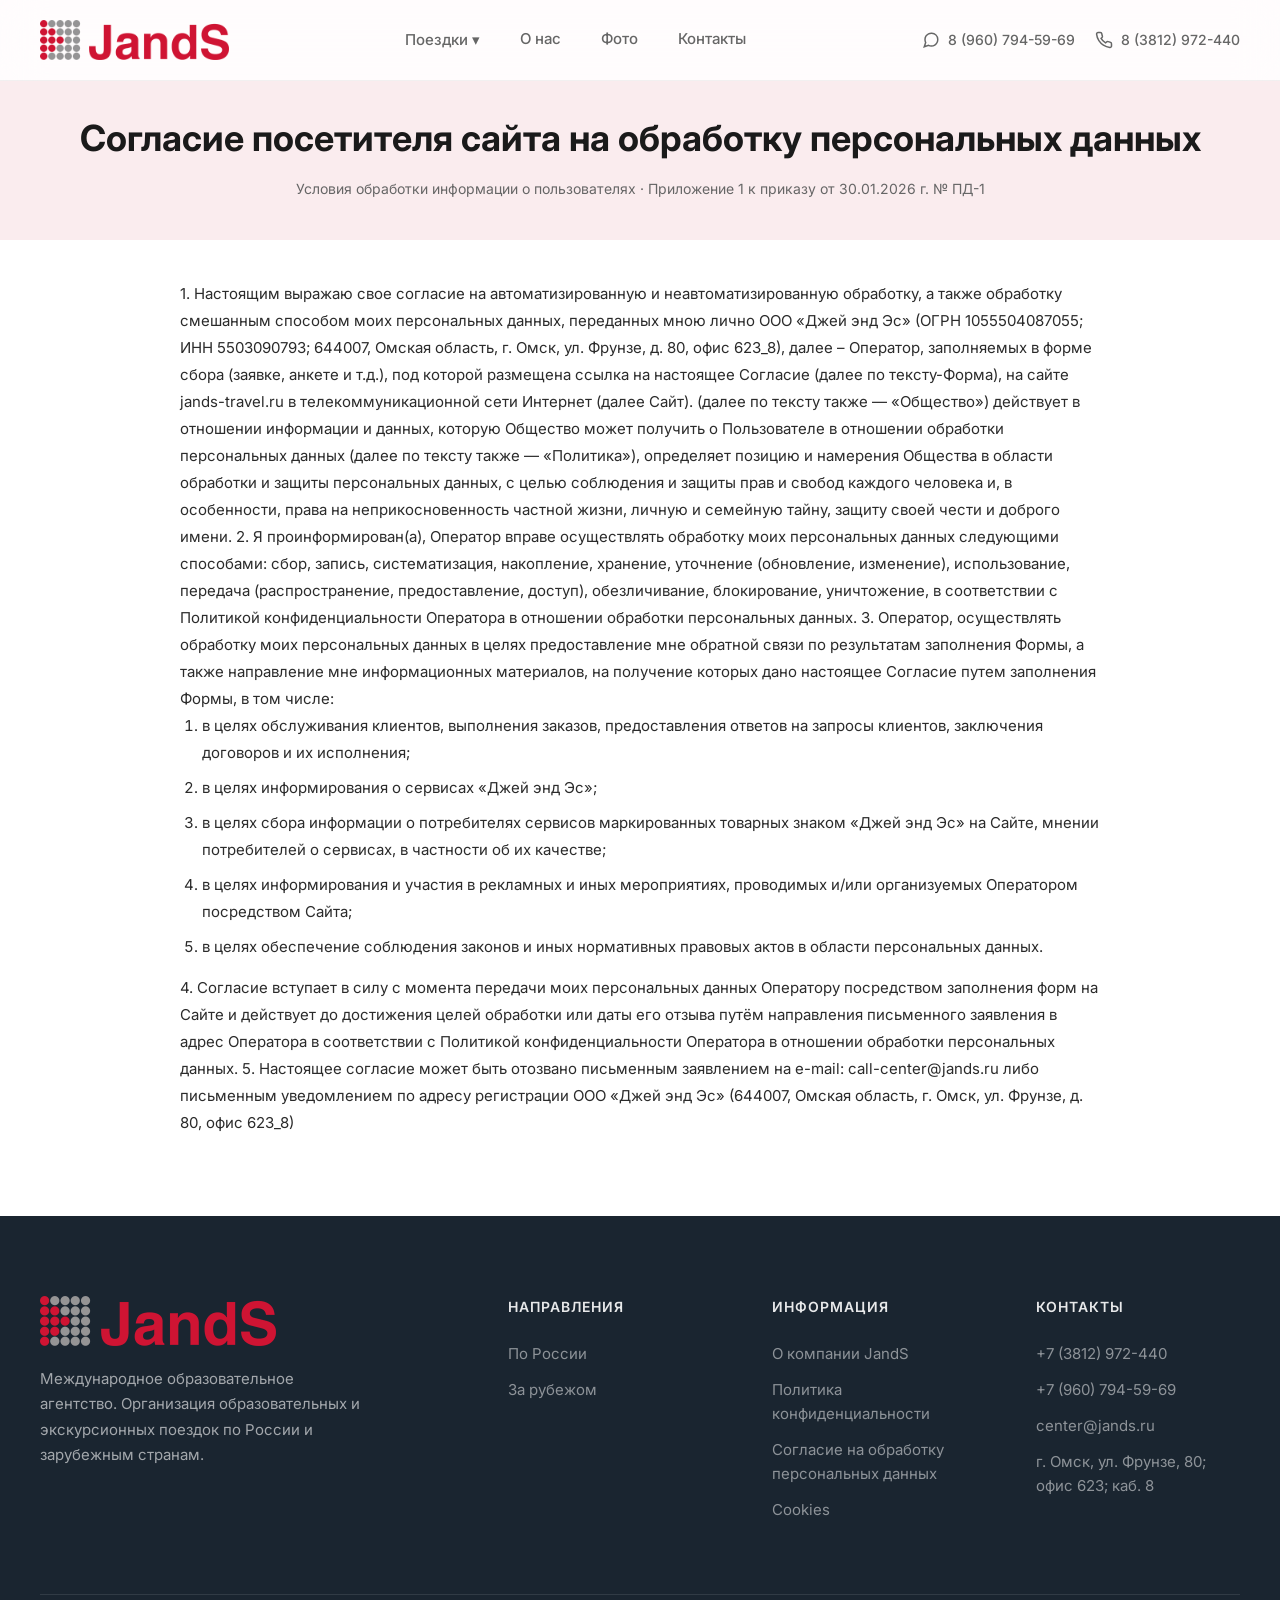
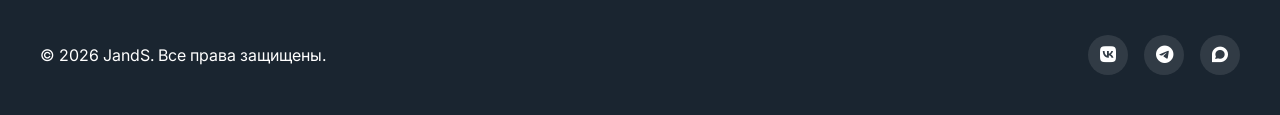
==== consent.html @ 411abda4 "Rename consent to consent.html" ====
<!DOCTYPE html>
<html lang="ru">
<head>
    <meta charset="UTF-8">
    <meta name="viewport" content="width=device-width, initial-scale=1.0">
    <title>Политика конфиденциальности — JandS</title>
    <meta name="description" content="Политика конфиденциальности (условия обработки информации о пользователях) ООО «Джей энд Эс»">
    <link rel="preconnect" href="https://fonts.googleapis.com">
    <link rel="preconnect" href="https://fonts.gstatic.com" crossorigin>
    <link href="https://fonts.googleapis.com/css2?family=Inter:wght@300;400;500;600;700&display=swap" rel="stylesheet">
    <link rel="stylesheet" href="css/styles.css">
    <link rel="stylesheet" href="https://cdnjs.cloudflare.com/ajax/libs/font-awesome/6.5.1/css/all.min.css">
</head>
<body>

<header>
    <div class="header-inner">
        <!-- Логотип -->
        <a href="index.html" class="logo">
            <img src="images/logo-moa.png" alt="JandS Logo" class="logo-img">
        </a>

        <!-- Основное меню (видимо только на ПК) -->
        <nav id="main-nav" class="desktop-nav">
            <div class="dropdown">
                <a href="index.html#programs" class="dropdown-toggle">Поездки ▾</a>
                <div class="dropdown-menu">
                    <a href="index.html#russia">По России</a>
                    <a href="index.html#abroad">За рубеж</a>
                </div>
            </div>
            <a href="index.html#about">О нас</a>
            <a href="index.html#gallery">Фото</a>
            <a href="index.html#footer">Контакты</a>
        </nav>

        <!-- Правая часть: Телефоны + Бургер -->
        <div class="header-actions">
            <div class="phone-links">
                <a href="https://max.ru/u/f9LHodD0cOLJr9gKtMShBZuas1bvFodrhYaRHnI1CAOMtPouTnkn40tb8WU" target="_blank" class="phone-item">
                    <svg viewBox="0 0 24 24" fill="none" stroke="currentColor" stroke-width="2"><path d="M21 11.5a8.38 8.38 0 0 1-.9 3.8 8.5 8.5 0 0 1-7.6 4.7 8.38 8.38 0 0 1-3.8-.9L3 21l1.9-5.7a8.38 8.38 0 0 1-.9-3.8 8.5 8.5 0 0 1 4.7-7.6 8.38 8.38 0 0 1 3.8-.9h.5a8.48 8.48 0 0 1 8 8v.5z"/></svg>
                    <span>8 (960) 794-59-69</span>
                </a>
                <a href="tel:+73812972440" class="phone-item">
                    <svg viewBox="0 0 24 24" fill="none" stroke="currentColor" stroke-width="2"><path d="M22 16.92v3a2 2 0 0 1-2.18 2 19.79 19.79 0 0 1-8.63-3.07 19.5 19.5 0 0 1-6-6 19.79 19.79 0 0 1-3.07-8.67A2 2 0 0 1 4.11 2h3a2 2 0 0 1 2 1.72 12.84 12.84 0 0 0 .7 2.81 2 2 0 0 1-.45 2.11L8.09 9.91a16 16 0 0 0 6 6l1.27-1.27a2 2 0 0 1 2.11-.45 12.84 12.84 0 0 0 2.81.7A2 2 0 0 1 22 16.92z"/></svg>
                    <span>8 (3812) 972-440</span>
                </a>
            </div>

            <!-- Кнопка Бургер -->
            <button class="mobile-menu-btn" id="mobileMenuBtn" aria-label="Меню">
                <svg width="24" height="24" viewBox="0 0 24 24" fill="none" stroke="currentColor" stroke-width="2" stroke-linecap="round" stroke-linejoin="round"><line x1="3" y1="12" x2="21" y2="12"></line><line x1="3" y1="6" x2="21" y2="6"></line><line x1="3" y1="18" x2="21" y2="18"></line></svg>
            </button>
        </div>
    </div>

    <!-- ВЫПАДАЮЩЕЕ МОБИЛЬНОЕ МЕНЮ -->
    <div class="mobile-dropdown" id="mobileDropdown">
        <nav class="mobile-nav-list">
            <a href="index.html#russia">По России</a>
            <a href="index.html#abroad">За рубеж</a>
            <a href="index.html#about">О нас</a>
            <a href="index.html#gallery">Фото</a>
            <a href="index.html#footer">Контакты</a>
        </nav>
        <div class="mobile-phones-list">
            <a href="https://max.ru/u/f9LHodD0cOLJr9gKtMShBZuas1bvFodrhYaRHnI1CAOMtPouTnkn40tb8WU" target="_blank">8 (960) 794-59-69</a>
            <a href="tel:+73812972440">8 (3812) 972-440</a>
        </div>
    </div>
</header>

<!-- Заголовок страницы -->
<section class="legal-hero">
    <h1>Согласие посетителя сайта на обработку персональных данных</h1>
    <p>Условия обработки информации о пользователях · Приложение 1 к приказу от 30.01.2026 г. № ПД-1</p>
</section>

<main class="legal-wrap">

1.  Настоящим выражаю свое согласие на автоматизированную и неавтоматизированную обработку, а также обработку смешанным способом моих персональных данных, переданных мною лично ООО «Джей энд Эс» (ОГРН 1055504087055; ИНН 5503090793; 644007, Омская область, г. Омск, ул. Фрунзе, д. 80, офис 623_8), далее – Оператор, заполняемых в форме сбора (заявке, анкете и т.д.), под которой размещена ссылка на настоящее Согласие (далее по тексту-Форма), на сайте jands-travel.ru в телекоммуникационной сети Интернет (далее Сайт). (далее по тексту также — «Общество») действует в отношении информации и данных, которую Общество может получить о Пользователе в отношении обработки персональных данных (далее по тексту также — «Политика»), определяет позицию и намерения Общества в области обработки и защиты персональных данных, с целью соблюдения и защиты прав и свобод каждого человека и, в особенности, права на неприкосновенность частной жизни, личную и семейную тайну, защиту своей чести и доброго имени.</li>
2.	Я проинформирован(а), Оператор вправе осуществлять обработку моих персональных данных следующими способами: сбор, запись, систематизация, накопление, хранение, уточнение (обновление, изменение), использование, передача (распространение, предоставление, доступ), обезличивание, блокирование, уничтожение, в соответствии с Политикой конфиденциальности Оператора в отношении обработки персональных данных.
3.	Оператор, осуществлять обработку моих персональных данных в целях предоставление мне обратной связи по результатам заполнения Формы, а также направление мне информационных материалов, на получение которых дано настоящее Согласие путем заполнения Формы, в том числе:  
    <ol>
        <li>в целях обслуживания клиентов, выполнения заказов, предоставления ответов на запросы клиентов, заключения договоров и их исполнения;</li>
        <li>в целях информирования о сервисах «Джей энд Эс»;</li>
        <li>в целях сбора информации о потребителях сервисов маркированных товарных знаком «Джей энд Эс» на Сайте, мнении потребителей о сервисах, в частности об их качестве;</li>
        <li>в целях информирования и участия в рекламных и иных мероприятиях, проводимых и/или организуемых Оператором посредством Cайта;</li>
        <li>в целях обеспечение соблюдения законов и иных нормативных правовых актов в области персональных данных.</li>
    </ol>
4.	Согласие вступает в силу с момента передачи моих персональных данных Оператору посредством заполнения форм на Сайте и действует до достижения целей обработки или даты его отзыва путём направления письменного заявления в адрес Оператора в соответствии с Политикой конфиденциальности Оператора в отношении обработки персональных данных. 
5.	Настоящее согласие может быть отозвано письменным заявлением на e-mail: call-center@jands.ru либо письменным уведомлением по адресу регистрации ООО «Джей энд Эс» (644007, Омская область, г. Омск, ул. Фрунзе, д. 80, офис 623_8)

</main>

<footer id="footer">
    <div class="footer-inner">
        <div class="footer-grid">
            <div class="footer-brand">
                <a href="index.html" class="logo">
                    <img src="images/logo-moa.png" alt="JandS Logo" class="logo-img">
                </a>
                <p>Международное образовательное агентство. Организация образовательных и экскурсионных поездок по России и зарубежным странам.</p>
            </div>

            <div class="footer-col">
                <h4>Направления</h4>
                <a href="index.html#russia">По России</a>
                <a href="index.html#abroad">За рубежом</a>
            </div>

            <div class="footer-col">
                <h4>Информация</h4>
                <a href="https://jands.ru/company/about-us">О компании JandS</a>
                <a href="privacy-policy.html">Политика конфиденциальности</a>
                <a href="consent.html">Согласие на обработку персональных данных</a>
                <a href="cookies.html">Cookies</a>
            </div>

            <div class="footer-col">
                <h4>Контакты</h4>
                <a href="tel:+73812972440">+7 (3812) 972-440</a>
                <a href="tel:+79607945969">+7 (960) 794-59-69</a>
                <a href="mailto:center@jands.ru">center@jands.ru</a>
                <a href="#">г. Омск, ул. Фрунзе, 80; офис 623; каб. 8</a>
            </div>
        </div>

        <div class="footer-bottom">
            <span>© 2026 JandS. Все права защищены.</span>
            <div class="footer-social">
                <a href="https://vk.ru/jands_company" target="_blank" aria-label="VK"><i class="fa-brands fa-vk"></i></a>
                <a href="https://t.me/bsonlinejands" target="_blank" aria-label="Telegram"><i class="fa-brands fa-telegram"></i></a>
                <a href="https://max.ru/u/f9LHodD0cOLJr9gKtMShBZuas1bvFodrhYaRHnI1CAOMtPouTnkn40tb8WU" target="_blank" aria-label="Max"><i class="fa-brands fa-discourse"></i></a>
            </div>
        </div>
    </div>
</footer>

<script src="js/main.js"></script>

</body>
</html>
---- css/styles.css ----
:root {
    --primary: #ce1531;
    --primary-dark: #a81028;
    --gray: #c8c8c8;
    --gray-light: #f5f5f5;
    --gray-medium: #e0e0e0;
    --text: #1a1a1a;
    --text-secondary: #666666;
    --white: #ffffff;
    --dark-blue: #1a2530;
    --transition: all 0.3s cubic-bezier(0.4, 0, 0.2, 1);
}

* {
    margin: 0;
    padding: 0;
    box-sizing: border-box;
}

html {
    scroll-behavior: smooth;
}

body {
    font-family: 'Inter', -apple-system, BlinkMacSystemFont, sans-serif;
    color: var(--text);
    background: var(--white);
    line-height: 1.6;
    overflow-x: hidden;
}

/* Header */
header {
    position: fixed;
    top: 0;
    left: 0;
    right: 0;
    z-index: 1000;
    background: rgba(255, 255, 255, 0.85);
    backdrop-filter: blur(20px);
    -webkit-backdrop-filter: blur(20px);
    border-bottom: 1px solid rgba(0,0,0,0.05);
    transition: var(--transition);
}

.header-inner {
    max-width: 1280px;
    margin: 0 auto;
    padding: 0 40px;
    height: 80px;
    display: flex;
    align-items: center;
    justify-content: space-between;
}

.logo-img {
    height: 40px;
    width: auto;
    display: block;
}

.header-inner .logo-img {
    height: 40px; 
}

.footer-brand .logo-img {
    height: 50px;
}

.logo {
    display: flex;
    align-items: center;
    gap: 12px;
    text-decoration: none;
    font-weight: 700;
    font-size: 22px;
    color: var(--text);
    letter-spacing: -0.5px;
}

.logo-icon {
    width: 36px;
    height: 36px;
    background: var(--primary);
    border-radius: 8px;
    display: flex;
    align-items: center;
    justify-content: center;
    color: white;
    font-size: 14px;
    font-weight: 700;
}

nav {
    display: flex;
    gap: 40px;
}

nav a {
    text-decoration: none;
    color: var(--text-secondary);
    font-weight: 500;
    font-size: 15px;
    transition: var(--transition);
    position: relative;
}

nav a::after {
    content: '';
    position: absolute;
    bottom: -4px;
    left: 0;
    width: 0;
    height: 2px;
    background: var(--primary);
    transition: var(--transition);
}

nav a:hover {
    color: var(--text);
}

nav a:hover::after {
    width: 100%;
}

.header-actions {
    display: flex;
    align-items: center;
    gap: 20px;
}

.header-actions a {
    display: flex;
    align-items: center;
    gap: 8px;
    text-decoration: none;
    color: var(--text-secondary);
    font-size: 14px;
    font-weight: 500;
    transition: var(--transition);
}

.header-actions a:hover {
    color: var(--primary);
}

.header-actions svg {
    width: 20px;
    height: 20px;
}

/* Hero */
.hero {
    position: relative;
    width: 100%;
    max-width: 100%;
    background-size: cover;
    background-position: center;
    background-repeat: no-repeat;
    min-height: 100vh;
    display: flex;
    align-items: center;
    justify-content: center;
    padding: 0 20px;
}

.hero-map-bg {
    position: absolute;
    inset: 0;
    background: url('../images/back-map.png') center center / cover no-repeat;
    z-index: 0;
}

.hero-overlay {
    position: absolute;
    inset: 0;
    z-index: 1; /* Должно быть меньше, чем у точек (100) */
    background: linear-gradient(90deg, 
        rgba(255,255,255,0.97) 0%, 
        rgba(255,255,255,0.92) 30%, 
        rgba(255,255,255,0.75) 45%, 
        rgba(255,255,255,0.4) 60%,
        transparent 75%);
    pointer-events: none; /* Важно: чтобы оверлей не перехватывал мышь */
}

.hero-content {
    position: relative;
    z-index: 2;
    max-width: 1280px;
    margin: 0 auto;
    padding: 140px 40px 100px;
    width: 100%;
}

.hero-inner {
    max-width: 520px;
}

.hero-tag {
    display: inline-block;
    padding: 8px 16px;
    background: rgba(206, 21, 49, 0.08);
    color: var(--primary);
    border-radius: 100px;
    font-size: 13px;
    font-weight: 600;
    letter-spacing: 0.5px;
    text-transform: uppercase;
    margin-bottom: 24px;
    opacity: 0;
    transform: translateY(20px);
    animation: fadeInUp 0.6s ease forwards;
}

.hero h1 {
    color: var(--dark-blue);
    font-size: 52px;
    line-height: 1.15;
    font-weight: 700;
    letter-spacing: -1.5px;
    margin-bottom: 24px;
    opacity: 0;
    transform: translateY(20px);
    animation: fadeInUp 0.6s ease 0.1s forwards;
}

.hero h1 span {
    color: var(--primary);
}

.hero p {
    font-size: 18px;
    color: var(--text-secondary);
    line-height: 1.7;
    margin-bottom: 40px;
    opacity: 0;
    transform: translateY(20px);
    animation: fadeInUp 0.6s ease 0.2s forwards;
}

.btn {
    display: inline-flex;
    align-items: center;
    gap: 10px;
    padding: 16px 32px;
    background: var(--primary);
    color: white;
    text-decoration: none;
    border-radius: 12px;
    font-weight: 600;
    font-size: 16px;
    border: none;
    cursor: pointer;
    transition: var(--transition);
    box-shadow: 0 4px 20px rgba(206, 21, 49, 0.25);
    opacity: 0;
    transform: translateY(20px);
    animation: fadeInUp 0.6s ease 0.3s forwards;
}

.btn:hover {
    background: var(--primary-dark);
    transform: translateY(-2px);
    box-shadow: 0 8px 30px rgba(206, 21, 49, 0.35);
}
.hero-mascot {
    display: none; 
}
/* Map Points */
.hero-points {
    position: absolute;
    inset: 0;
    z-index: 100; /* Поднимаем точки очень высоко */
    pointer-events: none; /* Пропускаем клики сквозь контейнер, но... */
}

.map-point {
    position: absolute;
    display: flex;
    align-items: center;
    gap: 8px;
    pointer-events: auto; /* ...возвращаем клики самим точкам */
    cursor: pointer;
    z-index: 101; /* Каждая точка тоже должна быть высокой */
    opacity: 0;
    animation: pointFadeIn 0.5s ease forwards;
}

.map-point:nth-child(1) { animation-delay: 0.3s; }
.map-point:nth-child(2) { animation-delay: 0.4s; }
.map-point:nth-child(3) { animation-delay: 0.5s; }
.map-point:nth-child(4) { animation-delay: 0.6s; }
.map-point:nth-child(5) { animation-delay: 0.7s; }
.map-point:nth-child(6) { animation-delay: 0.8s; }
.map-point:nth-child(7) { animation-delay: 0.9s; }
.map-point:nth-child(8) { animation-delay: 1.0s; }
.map-point:nth-child(9) { animation-delay: 1.1s; }

@keyframes pointFadeIn {
    to { opacity: 1; }
}

.map-dot {
    width: 10px;
    height: 10px;
    background: var(--primary);
    border-radius: 50%;
    flex-shrink: 0;
    box-shadow: 0 0 0 3px rgba(206, 21, 49, 0.15);
    transition: var(--transition);
}

.map-point:hover .map-dot {
    transform: scale(1.4);
    box-shadow: 0 0 0 5px rgba(206, 21, 49, 0.2);
}

.map-label {
    font-size: 13px;
    font-weight: 600;
    color: var(--text);
    white-space: nowrap;
    text-shadow: 0 1px 3px rgba(255,255,255,0.9);
}

/* Tooltip */
.map-tooltip {
    position: absolute;
    background: white;
    padding: 12px 16px;
    border-radius: 8px;
    box-shadow: 0 5px 20px rgba(0,0,0,0.15);
    font-size: 13px;
    z-index: 1000; /* Очень высокий индекс, чтобы был поверх всего */
    max-width: 220px;
    border: 1px solid #eee;
    
    /* Логика скрытия/показа */
    opacity: 0;
    transform: translateY(10px);
    transition: opacity 0.2s ease, transform 0.2s ease;
    
    /* Важно: чтобы сквозь тултип можно было кликать (если нужно) и он не блокировал события */
    pointer-events: none; 
}

/* Класс, который JS добавляет при наведении */
.map-tooltip.active {
    opacity: 1;
    transform: translateY(-45px); /* Сдвигаем чуть выше точки */
}

.map-tooltip h4 {
    font-size: 14px;
    margin: 0 0 4px;
    color: var(--primary);
    font-weight: 700;
    line-height: 1.2;
}

.map-tooltip p {
    color: var(--text-secondary);
    font-size: 12px;
    line-height: 1.4;
    margin: 0;
    white-space: pre-line; /* Чтобы перенос строки \n работал */
}

/* Section Common */
section {
    padding: 80px 40px;
    max-width: 1280px;
    margin: 0 auto;
}

.section-header {
    text-align: center;
    margin-bottom: 80px;
}

.section-header h2 {
    font-size: 40px;
    font-weight: 700;
    letter-spacing: -1px;
    margin-bottom: 16px;
}

.section-header p {
    color: var(--text-secondary);
    font-size: 18px;
    max-width: 600px;
    margin: 0 auto;
}

.region-title {
    font-size: 24px;
    font-weight: 800;
    text-transform: uppercase;
    letter-spacing: 2px;
    color: var(--primary);
    margin-bottom: 40px;
    display: flex;
    align-items: center;
    gap: 16px;
}

.region-title::after {
    content: '';
    flex: 1;
    height: 1px;
    background: var(--gray-medium);
    max-width: 200px;
}

/* Programs */
.programs-section {
    background: var(--gray-light);
}

.programs-grid {
    display: grid;
    grid-template-columns: repeat(auto-fit, minmax(380px, 1fr));
    gap: 30px;
    margin-bottom: 30px;
}

.program-card {
    background: white;
    border-radius: 20px;
    overflow: hidden;
    display: flex;
    flex-direction: column;
    transition: var(--transition);
    border: 1px solid transparent;
}

.program-card:hover {
    transform: translateY(-4px);
    box-shadow: 0 20px 60px rgba(0,0,0,0.08);
    border-color: var(--gray-medium);
}

.program-image {
    height: 220px;
    background-size: cover;
    background-position: center;
    position: relative;
}

.program-badge {
    position: absolute;
    top: 16px;
    left: 16px;
    background: var(--primary);
    color: white;
    padding: 6px 14px;
    border-radius: 100px;
    font-size: 12px;
    font-weight: 600;
}

.program-content {
    padding: 28px;
    flex: 1;
    display: flex;
    flex-direction: column;
}

.program-content h3 {
    font-size: 20px;
    font-weight: 600;
    margin-bottom: 16px;
    line-height: 1.3;
}

.program-meta {
    display: flex;
    flex-direction: column;
    gap: 10px;
    margin-bottom: 24px;
    flex: 1;
}

.program-meta-item {
    display: flex;
    align-items: center;
    gap: 10px;
    font-size: 14px;
    color: var(--text-secondary);
}

.program-meta-item svg {
    width: 16px;
    height: 16px;
    color: var(--primary);
    flex-shrink: 0;
}

.program-price {
    font-size: 20px;
    font-weight: 700;
    color: var(--text);
    margin-bottom: 16px;
}

.program-btn {
    width: 100%;
    padding: 14px;
    background: transparent;
    border: 2px solid var(--primary);
    color: var(--primary);
    border-radius: 10px;
    font-weight: 600;
    font-size: 15px;
    cursor: pointer;
    transition: var(--transition);
    text-align: center;
    text-decoration: none;
    display: block;
}

.program-btn:hover {
    background: var(--primary);
    color: white;
}


/* Footer */
footer {
    background: var(--dark-blue);
    color: white;
    padding: 80px 40px 40px;
}

.footer-inner {
    max-width: 1280px;
    margin: 0 auto;
}

.footer-grid {
    display: grid;
    grid-template-columns: 2fr 1fr 1fr 1fr;
    gap: 60px;
    margin-bottom: 60px;
}

.footer-brand {
    max-width: 320px;
}

.footer-brand .logo {
    color: white;
    margin-bottom: 20px;
}

.footer-brand p {
    color: rgba(255,255,255,0.6);
    font-size: 15px;
    line-height: 1.7;
}

.footer-col h4 {
    font-size: 14px;
    font-weight: 600;
    text-transform: uppercase;
    letter-spacing: 1px;
    margin-bottom: 24px;
    color: rgba(255,255,255,0.9);
}

.footer-col a {
    display: block;
    color: rgba(255,255,255,0.5);
    text-decoration: none;
    margin-bottom: 12px;
    font-size: 15px;
    transition: var(--transition);
}

.footer-col a:hover {
    color: white;
}

.footer-bottom {
    border-top: 1px solid rgba(255,255,255,0.1);
    padding-top: 40px;
    display: flex;
    justify-content: space-between;
    align-items: center;
    flex-wrap: wrap;
    gap: 20px;
}

.footer-bottom p {
    color: rgba(255,255,255,0.4);
    font-size: 14px;
}

.footer-social {
    display: flex;
    gap: 16px;
}

.footer-social a {
    width: 40px;
    height: 40px;
    border-radius: 50%;
    background: rgba(255,255,255,0.1);
    display: flex;
    align-items: center;      /* Центрирование по вертикали */
    justify-content: center;  /* Центрирование по горизонтали */
    transition: var(--transition);
    color: white;             /* Цвет иконки */
    font-size: 18px;          /* Размер иконки */
    text-decoration: none;
}

.footer-social a:hover {
    background: var(--primary);
    transform: translateY(-2px);
}

/* Animations */
@keyframes fadeInUp {
    to {
        opacity: 1;
        transform: translateY(0);
    }
}

.reveal {
    opacity: 0;
    transform: translateY(30px);
    transition: all 0.6s ease;
}

.reveal.active {
    opacity: 1;
    transform: translateY(0);
}

/* Responsive */
@media (max-width: 1024px) {
    .programs-grid {
        grid-template-columns: repeat(auto-fit, minmax(300px, 1fr));
    }
    
    .gallery-grid {
        grid-template-columns: repeat(3, 1fr);
    }
    
    .footer-grid {
        grid-template-columns: repeat(2, 1fr);
        gap: 40px;
    }
}

@media (max-width: 480px) {
    .gallery-grid {
        grid-template-columns: 1fr;
    }
    
    .hero h1 {
        font-size: 28px;
    }
    
    .btn {
        width: 100%;
        justify-content: center;
    }
}



/* Гарантируем видимость сетки программ */
.programs-grid {
    display: grid;
    grid-template-columns: repeat(auto-fit, minmax(300px, 1fr));
    gap: 30px;
    width: 100%;
    margin-bottom: 40px;
}
/* Исправление для reveal, если он скрывает контент */
.reveal {
    opacity: 1;
    visibility: visible;
    transform: none !important;
}



/* --- Новая горизонтальная галерея --- */


/* Gallery */
.gallery-grid {
    display: grid;
    grid-template-columns: repeat(4, 1fr);
    grid-auto-rows: 280px;
    gap: 16px;
}

.gallery-item {
    border-radius: 16px;
    overflow: hidden;
    position: relative;
    cursor: pointer;
}

.gallery-item img {
    width: 100%;
    height: 100%;
    object-fit: cover;
    transition: transform 0.6s cubic-bezier(0.4, 0, 0.2, 1);
}

.gallery-item:hover img {
    transform: scale(1.08);
}

.gallery-item.tall {
    grid-row: span 2;
}

.gallery-item.wide {
    grid-column: span 2;
}

.gallery-overlay {
    position: absolute;
    inset: 0;
    background: linear-gradient(to top, rgba(0,0,0,0.5), transparent);
    opacity: 0;
    transition: opacity 0.3s;
    display: flex;
    align-items: flex-end;
    padding: 24px;
}

.gallery-item:hover .gallery-overlay {
    opacity: 1;
}

.gallery-overlay span {
    color: white;
    font-weight: 600;
    font-size: 16px;
}

.gallery-scroll-wrapper {
    width: 100%;
    overflow-x: auto;
    overflow-y: hidden;
    padding: 20px 40px;
    cursor: grab;
    scroll-behavior: smooth;
    -webkit-overflow-scrolling: touch;
}

.gallery-scroll-wrapper:active {
    cursor: grabbing;
}

.gallery-scroll-wrapper::-webkit-scrollbar {
    height: 8px;
}

.gallery-scroll-wrapper::-webkit-scrollbar-track {
    background: #f1f1f1;
}

.gallery-scroll-wrapper::-webkit-scrollbar-thumb {
    background: #ccc;
    border-radius: 4px;
}

.gallery-scroll-wrapper::-webkit-scrollbar-thumb:hover {
    background: #aaa;
}

.gallery-track {
    display: flex;
    gap: 20px;
    width: max-content;
    margin: 0 auto;
}

.gallery-item {
    position: relative;
    border-radius: 16px;
    overflow: hidden;
    flex-shrink: 0;
    cursor: pointer;
    box-shadow: 0 4px 15px rgba(0,0,0,0.1);
    transition: transform 0.3s ease;
}

.gallery-item {
    width: 400px;
    height: 500px;
}

.gallery-item.wide {
    width: 600px;
}

.gallery-item.tall {
    height: 600px;
}

.gallery-item img {
    width: 100%;
    height: 100%;
    object-fit: cover;
    transition: transform 0.6s ease;
    display: block;
}

.gallery-item:hover img {
    transform: scale(1.05);
}

.gallery-overlay {
    position: absolute;
    inset: 0;
    background: linear-gradient(to top, rgba(0,0,0,0.7), transparent);
    opacity: 0;
    transition: opacity 0.3s ease;
    display: flex;
    align-items: flex-end;
    padding: 24px;
    pointer-events: none;
}

.gallery-item:hover .gallery-overlay {
    opacity: 1;
}

.gallery-overlay span {
    color: white;
    font-weight: 600;
    font-size: 18px;
    transform: translateY(10px);
    transition: transform 0.3s ease;
}

.gallery-item:hover .gallery-overlay span {
    transform: translateY(0);
}
/* --- Адаптив главного экрана для мобильных --- */
@media (max-width: 768px) {

   
    section {
        padding: 80px 10px;
    }
    
    .programs-grid {
        grid-template-columns: 1fr;
    }
    
    .gallery-grid {
        grid-template-columns: repeat(2, 1fr);
        grid-auto-rows: 200px;
    }
    
    .footer-grid {
        grid-template-columns: 1fr;
        gap: 30px;
    }
    
    .gallery-scroll-wrapper {
        padding: 20px;
    }
    .gallery-item {
        width: 280px;
        height: 350px;
    }
    .gallery-item.wide {
        width: 400px;
    }
    .gallery-item.tall {
        height: 400px;
    }
    /* 1. Скрываем точки на карте */
    .hero-points {
        display: none;
    }

    .hero-content {
        padding-top: 80px;
        padding-bottom: 20px;
        text-align: left;
    }

    .hero h1 {
        font-size: 32px;
        margin-bottom: 15px;
    }
    
    .section-header h2 {
        font-size: 24px;
    }

    .hero p {
        font-size: 16px;
        margin-bottom: 25px;
        padding: 0 10px;
    }

    .hero-mascot { 
        display: block;       
        width: 250px;         
        height: auto;         
        margin-top: 10px;     
        margin-left: auto;   
        margin-right: 10px;  
        position: relative;  
        z-index: 5; 
        pointer-events: none;
    }
    
    .hero {
        min-height: 100vh;
        overflow: visible;
    }
}



/* Действия в хедере (телефоны) */
.header-actions {
    display: flex;
    align-items: center;
    gap: 20px;
}

.phone-links {
    display: flex;
    gap: 20px;
    align-items: center;
}

.phone-item {
    display: flex;
    align-items: center;
    gap: 8px;
    text-decoration: none;
    color: var(--text-secondary);
    font-size: 14px;
    font-weight: 500;
    transition: color 0.3s;
}

.phone-item:hover {
    color: var(--primary);
}

.phone-item svg {
    width: 18px;
    height: 18px;
}

/* Кнопка бургера (скрыта на ПК) */
.mobile-menu-btn {
    display: none;
    background: none;
    border: none;
    cursor: pointer;
    padding: 5px;
    color: var(--text);
    z-index: 1001;
}

/* Выпадающее мобильное меню */
.mobile-dropdown {
    display: none; /* Скрыто по умолчанию */
    position: absolute;
    top: 100%;
    left: 0;
    width: 100%;
    background: white;
    border-top: 1px solid var(--gray-medium);
    box-shadow: 0 10px 20px rgba(0,0,0,0.05);
    padding: 20px;
    z-index: 999;
    flex-direction: column;
    gap: 20px;
}

.mobile-dropdown.active {
    display: flex;
    animation: slideDown 0.3s ease forwards;
}

@keyframes slideDown {
    from { opacity: 0; transform: translateY(-10px); }
    to { opacity: 1; transform: translateY(0); }
}

.mobile-nav-list {
    display: flex;
    flex-direction: column;
    gap: 15px;
}

.mobile-nav-list a {
    text-decoration: none;
    color: var(--text);
    font-size: 18px;
    font-weight: 600;
    padding: 5px 0;
    display: block;
}

.mobile-phones-list {
    display: flex;
    flex-direction: column;
    gap: 10px;
    padding-top: 15px;
    border-top: 1px solid var(--gray-light);
}

.mobile-phones-list a {
    text-decoration: none;
    color: var(--primary);
    font-size: 16px;
    font-weight: 700;
}

/* Dropdown меню для ПК (Поездки) */
.dropdown {
    position: relative;
    display: inline-block;
}

.dropdown-toggle {
    cursor: pointer;
}

.dropdown-menu {
    position: absolute;
    top: 100%;
    left: 0;
    background: white;
    min-width: 200px;
    box-shadow: 0 8px 20px rgba(0,0,0,0.1);
    border-radius: 12px;
    padding: 10px 0;
    opacity: 0;
    visibility: hidden;
    transform: translateY(10px);
    transition: all 0.3s ease;
    z-index: 1001;
    border: 1px solid var(--gray-medium);
}

.dropdown-menu a {
    display: block;
    padding: 10px 20px;
    color: var(--text-secondary);
    text-decoration: none;
    font-size: 14px;
}

.dropdown-menu a:hover {
    background: var(--gray-light);
    color: var(--primary);
}

.dropdown:hover .dropdown-menu {
    opacity: 1;
    visibility: visible;
    transform: translateY(0);
}

/* Мобильные устройства (до 900px) */
@media (max-width: 900px) {
    .header-inner {
        padding: 0 20px;
        height: 70px;
    }

    /* Скрываем обычное меню и тексты телефонов */
    .desktop-nav, 
    .phone-links span {
        display: none;
    }

    /* Показываем кнопку бургера */
    .mobile-menu-btn {
        display: block;
        margin-left: 15px;
    }

    /* Оставляем только иконки телефонов в хедере */
    .phone-links {
        gap: 15px;
    }
    
    .phone-item svg {
        width: 22px;
        height: 22px;
        stroke: var(--primary);
    }

    .logo-img {
        height: 15px;
    }
    
    /* Dropdown на мобильном становится частью списка */
    .dropdown-menu {
        position: static;
        box-shadow: none;
        border: none;
        padding-left: 20px;
        display: none;
        opacity: 1;
        visibility: visible;
        transform: none;
        background: #f9f9f9;
    }
    
    .dropdown:hover .dropdown-menu {
        display: block;
    }
}


/* ================= ABOUT SECTION ================= */
.about-section {
    background: white;
}

.about-grid {
    display: grid;
    grid-template-columns: 1fr 1.2fr;
    gap: 60px;
    align-items: center;
    margin-bottom: 60px;
}

.about-image img {
    width: 100%;
    border-radius: 20px;
    object-fit: cover;
}

.about-right {
    display: flex;
    flex-direction: column;
    gap: 30px;
}

.about-text h2 {
    font-size: 40px;
    font-weight: 700;
    letter-spacing: -1px;
    margin-bottom: 20px;
}

.about-text p {
    color: var(--text-secondary);
    font-size: 17px;
    line-height: 1.7;
}

/* Цифры на цветном фоне */
.stats-bar {
    background: var(--primary);
    border-radius: 20px;
    padding: 35px 30px;
    display: flex;
    justify-content: space-between;
    align-items: center;
    gap: 20px;
}

.stat-item {
    text-align: center;
    color: white;
}

.stat-number {
    font-size: 44px;
    font-weight: 700;
    line-height: 1;
    margin-bottom: 8px;
    letter-spacing: -2px;
}

.stat-label {
    font-size: 14px;
    opacity: 0.9;
    font-weight: 500;
}

/* Форма внизу, в две колонки */
.about-form-wrap {
    width: 100%;
    margin-top: 20px;
}

.about-form-grid {
    display: grid;
    grid-template-columns: 1fr 1fr;
    align-items: center;
}

.form-left {
    display: flex;
    flex-direction: column;
    gap: 25px;
    padding-right: 40px;
}

.form-intro {
    font-size: 17px;
    color: var(--text-secondary);
    line-height: 1.7;
    margin: 0;
}

.form-cta {
    display: inline-flex;
    align-items: center;
    gap: 12px;
    font-size: 24px;
    font-weight: 700;
    color: var(--primary);
    text-decoration: none;
    transition: var(--transition);
}

.form-cta:hover {
    gap: 18px;
    color: var(--primary-dark);
}

.form-cta svg {
    flex-shrink: 0;
    transition: transform 0.3s ease;
}

.form-cta:hover svg {
    transform: translateX(4px);
}

.about-form {
    background: var(--gray-light);
    padding: 40px;
    border-radius: 16px;
}

.about-form input[type="text"],
.about-form input[type="tel"],
.about-form input[type="email"] {
    width: 100%;
    padding: 14px 16px;
    border: 1px solid var(--gray-medium);
    border-radius: 10px;
    font-size: 15px;
    font-family: inherit;
    margin-bottom: 14px;
    background: white;
    transition: border-color 0.3s;
}

.about-form input:focus {
    outline: none;
    border-color: var(--primary);
}

.checkbox-label {
    display: flex;
    align-items: flex-start;
    gap: 10px;
    font-size: 13px;
    color: var(--text-secondary);
    margin-bottom: 20px;
    cursor: pointer;
    line-height: 1.5;
}

.checkbox-label input[type="checkbox"] {
    margin-top: 3px;
    accent-color: var(--primary);
    flex-shrink: 0;
}

.checkbox-label a {
    color: var(--primary);
    text-decoration: underline;
}

.form-btn {
    opacity: 1 !important;
    transform: none !important;
    animation: none !important;
    width: 100%;
    justify-content: center;
}

/* Адаптив для блока О нас */
@media (max-width: 900px) {
    .about-grid {
        grid-template-columns: 1fr;
        gap: 40px;
    }
    
    .about-image {
        max-width: 400px;
        margin: 0 auto;
    }
    
    .stats-bar {
        padding: 30px 20px;
    }
    
    .stat-number {
        font-size: 36px;
    }
    
    .stat-label {
        font-size: 13px;
    }
    
    .about-form-grid {
        grid-template-columns: 1fr;
        gap: 30px;
    }
    
    .form-cta {
        font-size: 20px;
    }
    
    .about-form {
        padding: 25px;
    }
}

@media (max-width: 480px) {
    .stats-bar {
        flex-direction: row;
        flex-wrap: wrap;
        justify-content: center;
        gap: 20px;
    }
    
    .stat-item {
        flex-basis: 45%;
    }
    
    .about-text h2 {
        font-size: 30px;
    }
}

/* ================= МОДАЛЬНОЕ ОКНО ================= */
.modal-overlay {
    position: fixed;
    inset: 0;
    background: rgba(0, 0, 0, 0.6);
    display: none;
    align-items: center;
    justify-content: center;
    z-index: 2000;
    padding: 20px;
}

.modal-overlay.active {
    display: flex;
    animation: fadeIn 0.25s ease;
}

@keyframes fadeIn {
    from { opacity: 0; }
    to { opacity: 1; }
}

.modal-box {
    background: white;
    border-radius: 20px;
    padding: 40px;
    max-width: 480px;
    width: 100%;
    position: relative;
    animation: slideUp 0.3s ease;
}

@keyframes slideUp {
    from { transform: translateY(30px); opacity: 0; }
    to { transform: translateY(0); opacity: 1; }
}

.modal-close {
    position: absolute;
    top: 15px;
    right: 20px;
    background: none;
    border: none;
    font-size: 32px;
    line-height: 1;
    color: var(--text-secondary);
    cursor: pointer;
    transition: color 0.3s;
}

.modal-close:hover {
    color: var(--primary);
}

.modal-box h3 {
    font-size: 24px;
    font-weight: 700;
    margin-bottom: 10px;
    color: var(--primary);
    padding-right: 30px;
}

.modal-subtitle {
    font-size: 15px;
    color: var(--text-secondary);
    line-height: 1.6;
    margin-bottom: 25px;
}

.modal-form {
    background: transparent !important;
    padding: 0 !important;
}

/* ================= ВЫБОР ДАТЫ В МОДАЛЬНОМ ОКНЕ ================= */
.date-select-block {
    margin-bottom: 20px;
}

.date-select-label {
    display: block;
    font-size: 14px;
    font-weight: 600;
    color: var(--text);
    margin-bottom: 8px;
}

.date-select {
    width: 100%;
    padding: 14px 16px;
    border: 1px solid var(--gray-medium);
    border-radius: 10px;
    font-size: 15px;
    font-family: inherit;
    background: white;
    color: var(--text);
    cursor: pointer;
    transition: border-color 0.3s;
    appearance: none;
    -webkit-appearance: none;
    background-image: url("data:image/svg+xml;charset=UTF-8,%3Csvg xmlns='http://www.w3.org/2000/svg' width='12' height='12' viewBox='0 0 24 24' fill='none' stroke='%23ce1531' stroke-width='2' stroke-linecap='round' stroke-linejoin='round'%3E%3Cpolyline points='6 9 12 15 18 9'%3E%3C/polyline%3E%3C/svg%3E");
    background-repeat: no-repeat;
    background-position: right 16px center;
}

.date-select:focus {
    outline: none;
    border-color: var(--primary);
}


        /* Стили только для текстовых юридических страниц */
        .legal-hero {
            background: #faecee;
            padding: 60px 20px 40px;
            text-align: center;
        }
        .legal-hero h1 { font-size: 36px; margin-top: 50px; margin-bottom: 10px; }
        .legal-hero p { color: #666; font-size: 14px; }
        .legal-wrap {
            max-width: 960px;
            margin: 0 auto;
            padding: 40px 20px 80px;
            font-size: 15px;
            line-height: 1.8;
            color: #2b2b2b;
        }
        .legal-wrap h2 {
            font-size: 22px;
            margin: 40px 0 16px;
            padding-top: 24px;
            border-top: 1px solid #eee;
        }
        .legal-wrap h3 { font-size: 17px; margin: 28px 0 12px; }
        .legal-wrap p { margin-bottom: 14px; }
        .legal-wrap ul, .legal-wrap ol { margin: 0 0 14px 22px; }
        .legal-wrap li { margin-bottom: 8px; }
        .legal-wrap table {
            width: 100%; border-collapse: collapse; margin: 16px 0 28px; font-size: 14px;
        }
        .legal-wrap th, .legal-wrap td {
            border: 1px solid #ddd; padding: 10px 12px; vertical-align: top; text-align: left;
        }
        .legal-wrap th { background: #faecee; }
        .legal-wrap td ul { margin: 0 0 0 16px; }
        .legal-toc {
            background: #fafafa; border: 1px solid #eee; border-radius: 12px;
            padding: 20px 24px; margin: 24px 0;
        }
        .legal-toc a { color: #d1223e; text-decoration: none; }
        .legal-toc a:hover { text-decoration: underline; }
        .legal-note {
            background: #faecee; border-radius: 12px; padding: 16px 20px;
            font-size: 14px; margin: 24px 0;
        }
        @media (max-width: 768px) {
            .legal-hero h1 { font-size: 26px; }
            .legal-wrap { font-size: 14px; }
            .legal-wrap table { font-size: 12px; }
        }
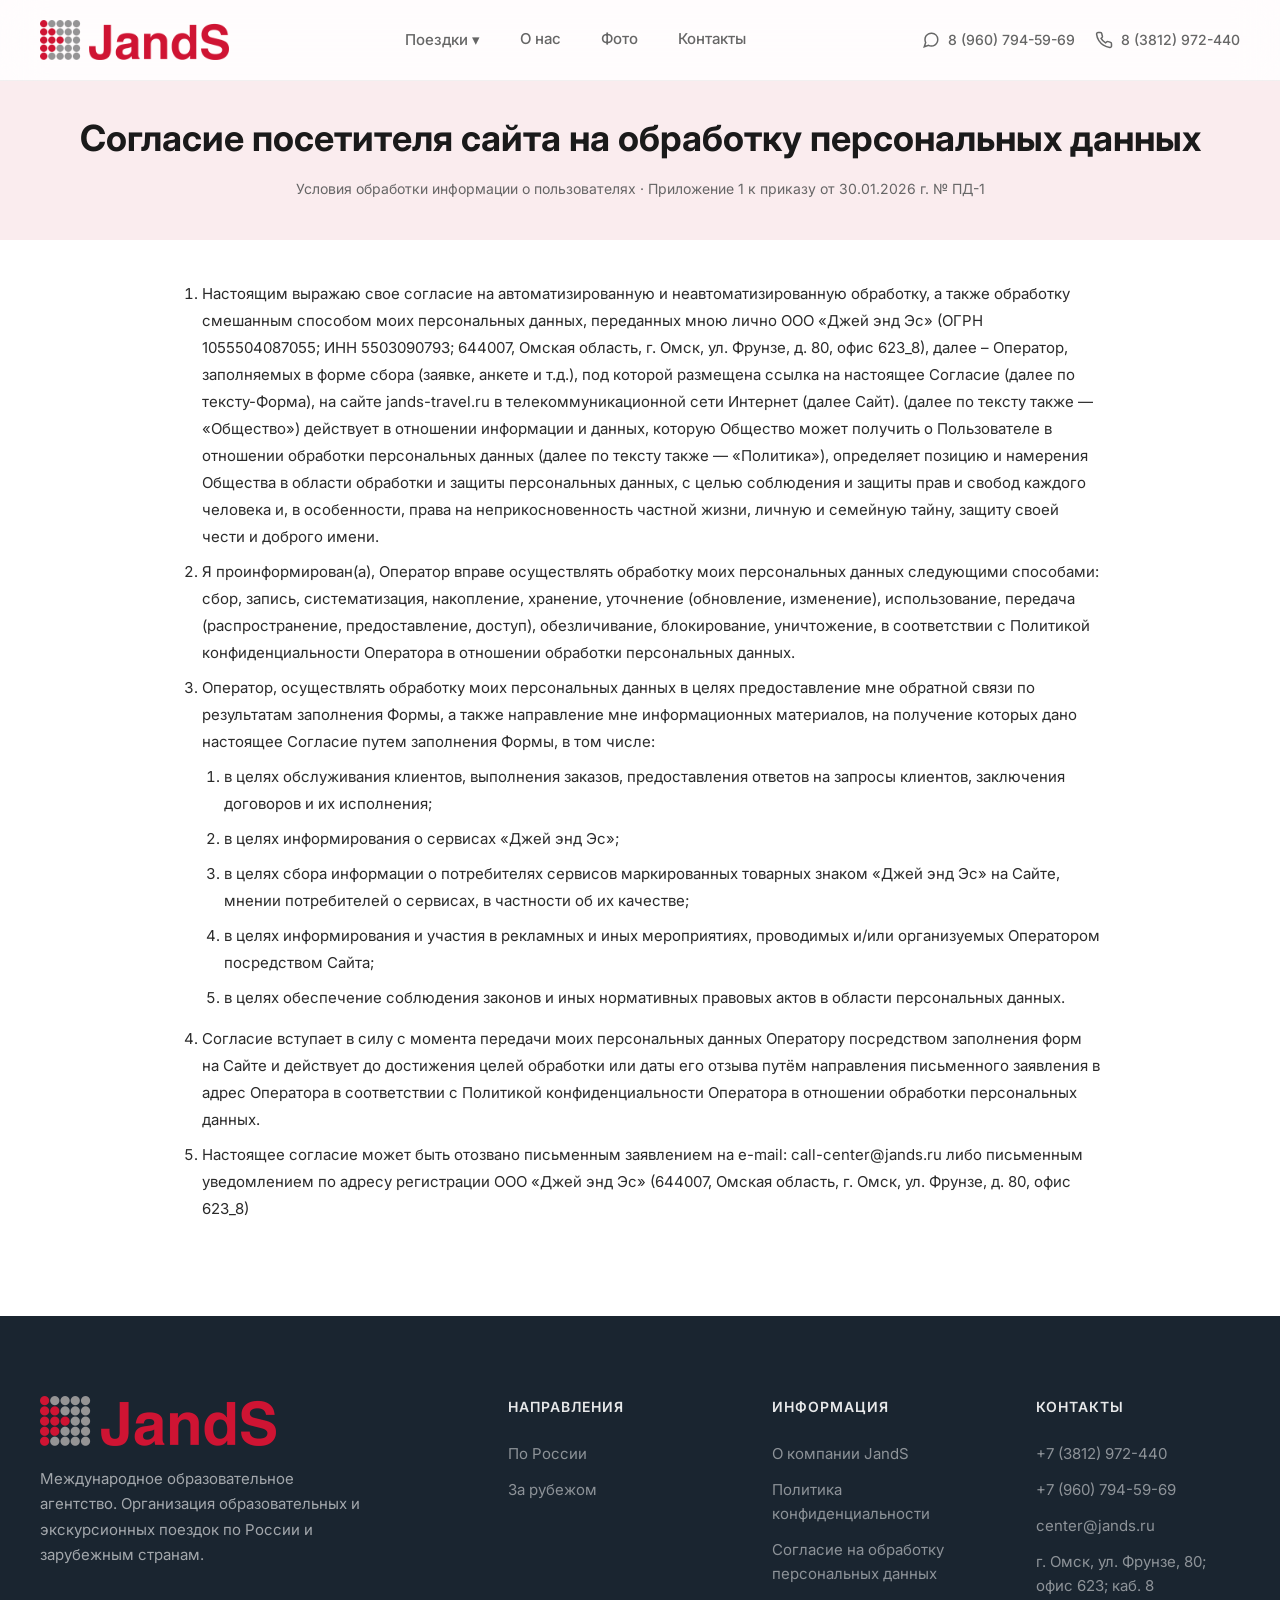
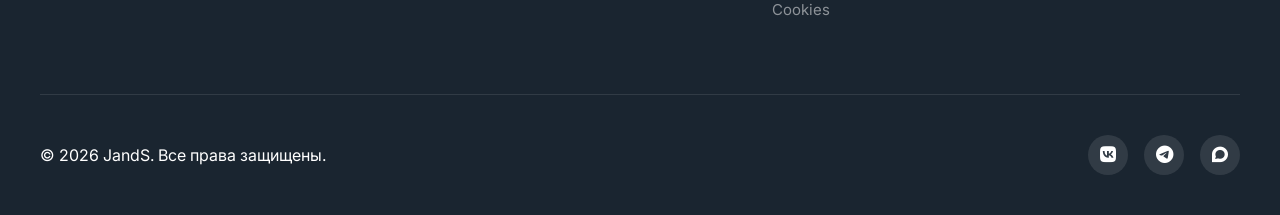
==== commit e5730b49: "Update consent.html" ====
--- a/consent.html
+++ b/consent.html
@@ -3,8 +3,8 @@
 <head>
     <meta charset="UTF-8">
     <meta name="viewport" content="width=device-width, initial-scale=1.0">
-    <title>Политика конфиденциальности — JandS</title>
-    <meta name="description" content="Политика конфиденциальности (условия обработки информации о пользователях) ООО «Джей энд Эс»">
+    <title>Согласие на обработку персональных данных — JandS</title>
+    <meta name="description" content="Согласие на обработку персональных данных ООО «Джей энд Эс»">
     <link rel="preconnect" href="https://fonts.googleapis.com">
     <link rel="preconnect" href="https://fonts.gstatic.com" crossorigin>
     <link href="https://fonts.googleapis.com/css2?family=Inter:wght@300;400;500;600;700&display=swap" rel="stylesheet">
@@ -78,9 +78,10 @@
 
 <main class="legal-wrap">
 
-1.  Настоящим выражаю свое согласие на автоматизированную и неавтоматизированную обработку, а также обработку смешанным способом моих персональных данных, переданных мною лично ООО «Джей энд Эс» (ОГРН 1055504087055; ИНН 5503090793; 644007, Омская область, г. Омск, ул. Фрунзе, д. 80, офис 623_8), далее – Оператор, заполняемых в форме сбора (заявке, анкете и т.д.), под которой размещена ссылка на настоящее Согласие (далее по тексту-Форма), на сайте jands-travel.ru в телекоммуникационной сети Интернет (далее Сайт). (далее по тексту также — «Общество») действует в отношении информации и данных, которую Общество может получить о Пользователе в отношении обработки персональных данных (далее по тексту также — «Политика»), определяет позицию и намерения Общества в области обработки и защиты персональных данных, с целью соблюдения и защиты прав и свобод каждого человека и, в особенности, права на неприкосновенность частной жизни, личную и семейную тайну, защиту своей чести и доброго имени.</li>
-2.	Я проинформирован(а), Оператор вправе осуществлять обработку моих персональных данных следующими способами: сбор, запись, систематизация, накопление, хранение, уточнение (обновление, изменение), использование, передача (распространение, предоставление, доступ), обезличивание, блокирование, уничтожение, в соответствии с Политикой конфиденциальности Оператора в отношении обработки персональных данных.
-3.	Оператор, осуществлять обработку моих персональных данных в целях предоставление мне обратной связи по результатам заполнения Формы, а также направление мне информационных материалов, на получение которых дано настоящее Согласие путем заполнения Формы, в том числе:  
+<ol> 
+ <li> Настоящим выражаю свое согласие на автоматизированную и неавтоматизированную обработку, а также обработку смешанным способом моих персональных данных, переданных мною лично ООО «Джей энд Эс» (ОГРН 1055504087055; ИНН 5503090793; 644007, Омская область, г. Омск, ул. Фрунзе, д. 80, офис 623_8), далее – Оператор, заполняемых в форме сбора (заявке, анкете и т.д.), под которой размещена ссылка на настоящее Согласие (далее по тексту-Форма), на сайте jands-travel.ru в телекоммуникационной сети Интернет (далее Сайт). (далее по тексту также — «Общество») действует в отношении информации и данных, которую Общество может получить о Пользователе в отношении обработки персональных данных (далее по тексту также — «Политика»), определяет позицию и намерения Общества в области обработки и защиты персональных данных, с целью соблюдения и защиты прав и свобод каждого человека и, в особенности, права на неприкосновенность частной жизни, личную и семейную тайну, защиту своей чести и доброго имени.</li>
+ <li> Я проинформирован(а), Оператор вправе осуществлять обработку моих персональных данных следующими способами: сбор, запись, систематизация, накопление, хранение, уточнение (обновление, изменение), использование, передача (распространение, предоставление, доступ), обезличивание, блокирование, уничтожение, в соответствии с Политикой конфиденциальности Оператора в отношении обработки персональных данных. </li>
+ <li> Оператор, осуществлять обработку моих персональных данных в целях предоставление мне обратной связи по результатам заполнения Формы, а также направление мне информационных материалов, на получение которых дано настоящее Согласие путем заполнения Формы, в том числе:  </li>
     <ol>
         <li>в целях обслуживания клиентов, выполнения заказов, предоставления ответов на запросы клиентов, заключения договоров и их исполнения;</li>
         <li>в целях информирования о сервисах «Джей энд Эс»;</li>
@@ -88,9 +89,9 @@
         <li>в целях информирования и участия в рекламных и иных мероприятиях, проводимых и/или организуемых Оператором посредством Cайта;</li>
         <li>в целях обеспечение соблюдения законов и иных нормативных правовых актов в области персональных данных.</li>
     </ol>
-4.	Согласие вступает в силу с момента передачи моих персональных данных Оператору посредством заполнения форм на Сайте и действует до достижения целей обработки или даты его отзыва путём направления письменного заявления в адрес Оператора в соответствии с Политикой конфиденциальности Оператора в отношении обработки персональных данных. 
-5.	Настоящее согласие может быть отозвано письменным заявлением на e-mail: call-center@jands.ru либо письменным уведомлением по адресу регистрации ООО «Джей энд Эс» (644007, Омская область, г. Омск, ул. Фрунзе, д. 80, офис 623_8)
-
+ <li> Согласие вступает в силу с момента передачи моих персональных данных Оператору посредством заполнения форм на Сайте и действует до достижения целей обработки или даты его отзыва путём направления письменного заявления в адрес Оператора в соответствии с Политикой конфиденциальности Оператора в отношении обработки персональных данных. </li>
+ <li> Настоящее согласие может быть отозвано письменным заявлением на e-mail: call-center@jands.ru либо письменным уведомлением по адресу регистрации ООО «Джей энд Эс» (644007, Омская область, г. Омск, ул. Фрунзе, д. 80, офис 623_8)</li>
+</ol>
 </main>
 
 <footer id="footer">
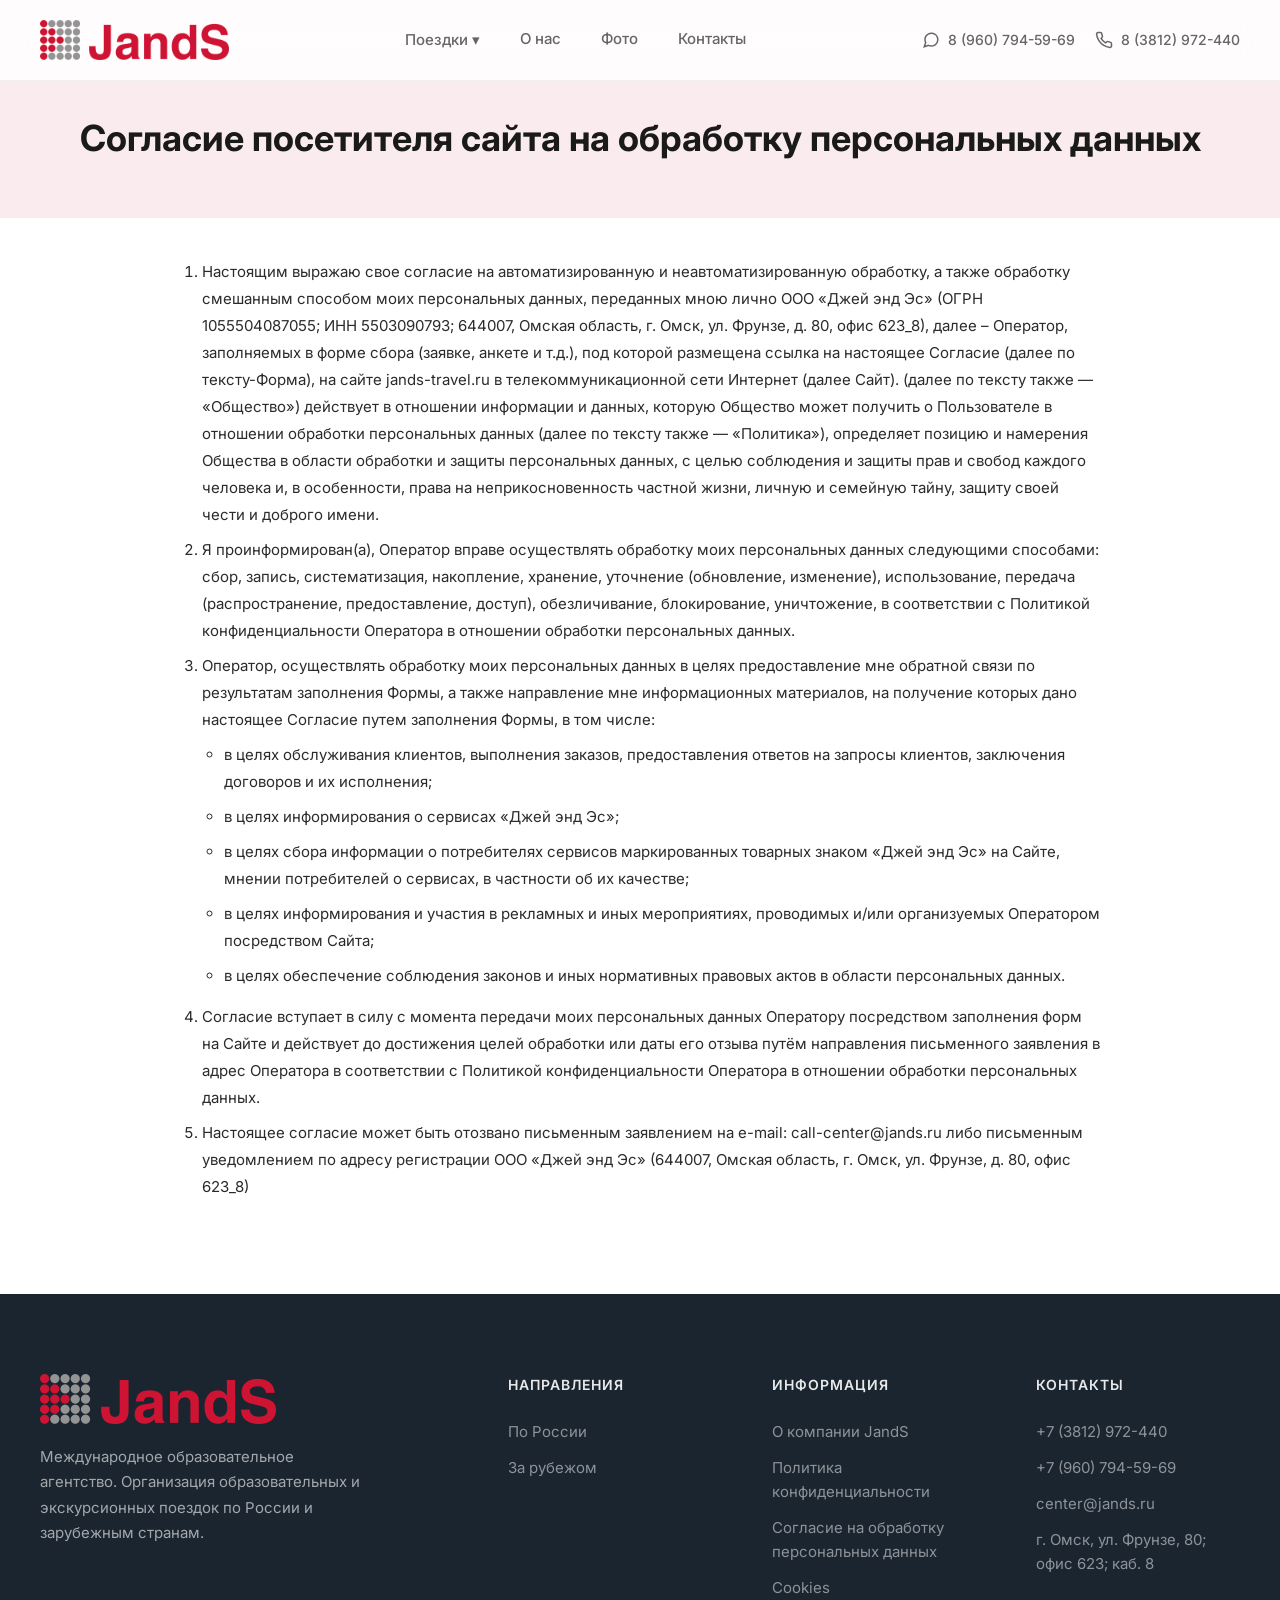
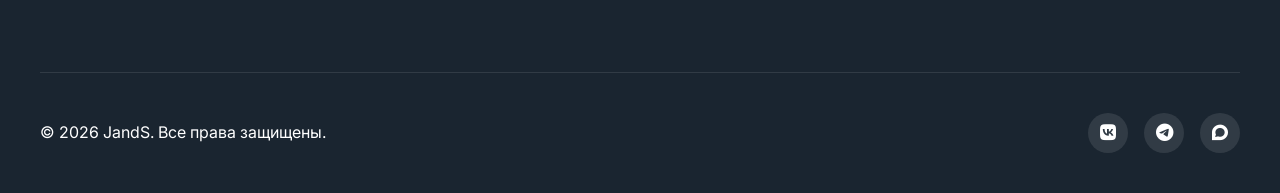
==== commit cee7a1b4: "Update consent.html" ====
--- a/consent.html
+++ b/consent.html
@@ -73,7 +73,6 @@
 <!-- Заголовок страницы -->
 <section class="legal-hero">
     <h1>Согласие посетителя сайта на обработку персональных данных</h1>
-    <p>Условия обработки информации о пользователях · Приложение 1 к приказу от 30.01.2026 г. № ПД-1</p>
 </section>
 
 <main class="legal-wrap">
@@ -82,13 +81,13 @@
  <li> Настоящим выражаю свое согласие на автоматизированную и неавтоматизированную обработку, а также обработку смешанным способом моих персональных данных, переданных мною лично ООО «Джей энд Эс» (ОГРН 1055504087055; ИНН 5503090793; 644007, Омская область, г. Омск, ул. Фрунзе, д. 80, офис 623_8), далее – Оператор, заполняемых в форме сбора (заявке, анкете и т.д.), под которой размещена ссылка на настоящее Согласие (далее по тексту-Форма), на сайте jands-travel.ru в телекоммуникационной сети Интернет (далее Сайт). (далее по тексту также — «Общество») действует в отношении информации и данных, которую Общество может получить о Пользователе в отношении обработки персональных данных (далее по тексту также — «Политика»), определяет позицию и намерения Общества в области обработки и защиты персональных данных, с целью соблюдения и защиты прав и свобод каждого человека и, в особенности, права на неприкосновенность частной жизни, личную и семейную тайну, защиту своей чести и доброго имени.</li>
  <li> Я проинформирован(а), Оператор вправе осуществлять обработку моих персональных данных следующими способами: сбор, запись, систематизация, накопление, хранение, уточнение (обновление, изменение), использование, передача (распространение, предоставление, доступ), обезличивание, блокирование, уничтожение, в соответствии с Политикой конфиденциальности Оператора в отношении обработки персональных данных. </li>
  <li> Оператор, осуществлять обработку моих персональных данных в целях предоставление мне обратной связи по результатам заполнения Формы, а также направление мне информационных материалов, на получение которых дано настоящее Согласие путем заполнения Формы, в том числе:  </li>
-    <ol>
+    <ul>
         <li>в целях обслуживания клиентов, выполнения заказов, предоставления ответов на запросы клиентов, заключения договоров и их исполнения;</li>
         <li>в целях информирования о сервисах «Джей энд Эс»;</li>
         <li>в целях сбора информации о потребителях сервисов маркированных товарных знаком «Джей энд Эс» на Сайте, мнении потребителей о сервисах, в частности об их качестве;</li>
         <li>в целях информирования и участия в рекламных и иных мероприятиях, проводимых и/или организуемых Оператором посредством Cайта;</li>
         <li>в целях обеспечение соблюдения законов и иных нормативных правовых актов в области персональных данных.</li>
-    </ol>
+    </ul>
  <li> Согласие вступает в силу с момента передачи моих персональных данных Оператору посредством заполнения форм на Сайте и действует до достижения целей обработки или даты его отзыва путём направления письменного заявления в адрес Оператора в соответствии с Политикой конфиденциальности Оператора в отношении обработки персональных данных. </li>
  <li> Настоящее согласие может быть отозвано письменным заявлением на e-mail: call-center@jands.ru либо письменным уведомлением по адресу регистрации ООО «Джей энд Эс» (644007, Омская область, г. Омск, ул. Фрунзе, д. 80, офис 623_8)</li>
 </ol>
